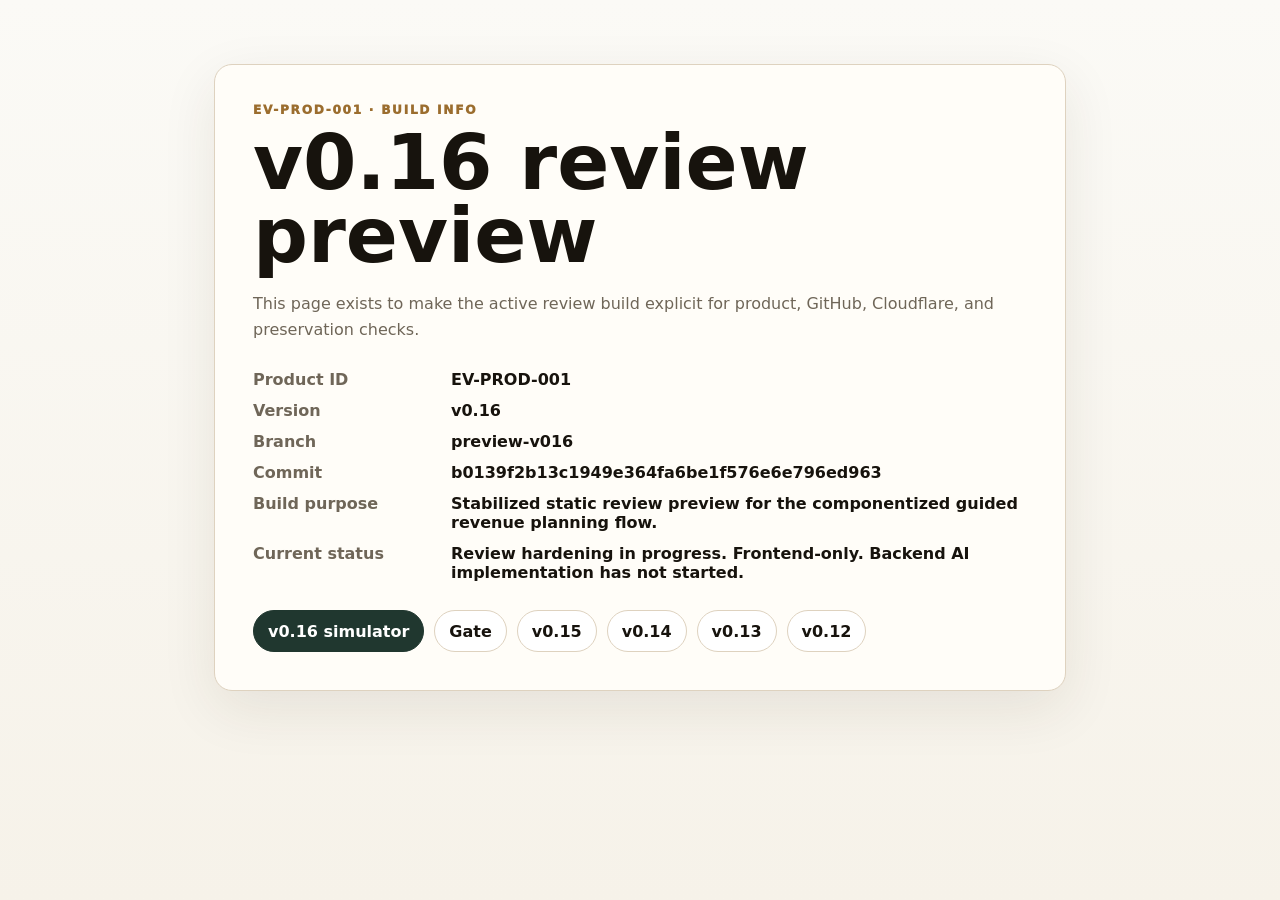
==== public/build-info.html @ 13e516fb "Add v0.16 build info page" ====
<!doctype html>
<html lang="en">
<head>
  <meta charset="utf-8" />
  <meta name="viewport" content="width=device-width, initial-scale=1" />
  <title>EV-PROD-001 · v0.16 Build Info</title>
  <meta name="description" content="Build information for the EV-PROD-001 v0.16 review preview." />
  <style>
    :root { --bg:#f6f2e9; --paper:#fffdf8; --ink:#17130d; --muted:#6f6658; --line:#ded2bf; --deep:#20372f; --gold:#9b6d2e; }
    * { box-sizing: border-box; }
    body { margin:0; background:linear-gradient(180deg,#fbfaf6,var(--bg)); color:var(--ink); font-family:Inter,ui-sans-serif,system-ui,-apple-system,BlinkMacSystemFont,"Segoe UI",sans-serif; min-height:100vh; }
    main { width:min(980px,100%); margin:0 auto; padding:clamp(24px,5vw,64px); }
    .panel { background:var(--paper); border:1px solid var(--line); border-radius:18px; box-shadow:0 18px 56px rgba(55,43,24,.09); padding:clamp(22px,4vw,38px); }
    .eyebrow { color:var(--gold); font-size:.76rem; font-weight:950; letter-spacing:.14em; text-transform:uppercase; }
    h1 { font-size:clamp(2.2rem,6vw,4.8rem); line-height:.95; letter-spacing:0; margin:10px 0 18px; }
    p { color:var(--muted); line-height:1.6; }
    dl { display:grid; grid-template-columns:180px 1fr; gap:12px 18px; margin:28px 0; }
    dt { color:var(--muted); font-weight:900; }
    dd { margin:0; font-weight:800; overflow-wrap:anywhere; }
    .routes { display:flex; flex-wrap:wrap; gap:10px; margin-top:22px; }
    a { color:inherit; }
    .button { border:1px solid var(--line); border-radius:999px; background:#fff; display:inline-flex; min-height:42px; align-items:center; justify-content:center; padding:10px 14px; text-decoration:none; font-weight:900; }
    .primary { background:var(--deep); border-color:var(--deep); color:#fff; }
    @media (max-width:700px) { dl { grid-template-columns:1fr; } }
  </style>
</head>
<body>
  <main>
    <section class="panel">
      <div class="eyebrow">EV-PROD-001 · Build Info</div>
      <h1>v0.16 review preview</h1>
      <p>This page exists to make the active review build explicit for product, GitHub, Cloudflare, and preservation checks.</p>
      <dl>
        <dt>Product ID</dt><dd>EV-PROD-001</dd>
        <dt>Version</dt><dd>v0.16</dd>
        <dt>Branch</dt><dd>preview-v016</dd>
        <dt>Commit</dt><dd>b0139f2b13c1949e364fa6be1f576e6e796ed963</dd>
        <dt>Build purpose</dt><dd>Stabilized static review preview for the componentized guided revenue planning flow.</dd>
        <dt>Current status</dt><dd>Review hardening in progress. Frontend-only. Backend AI implementation has not started.</dd>
      </dl>
      <div class="routes" aria-label="Route links">
        <a class="button primary" href="/simulator-v16.html">v0.16 simulator</a>
        <a class="button" href="/">Gate</a>
        <a class="button" href="/simulator-v15.html">v0.15</a>
        <a class="button" href="/simulator-v14.html">v0.14</a>
        <a class="button" href="/simulator-v13.html">v0.13</a>
        <a class="button" href="/simulator.html">v0.12</a>
      </div>
    </section>
  </main>
</body>
</html>
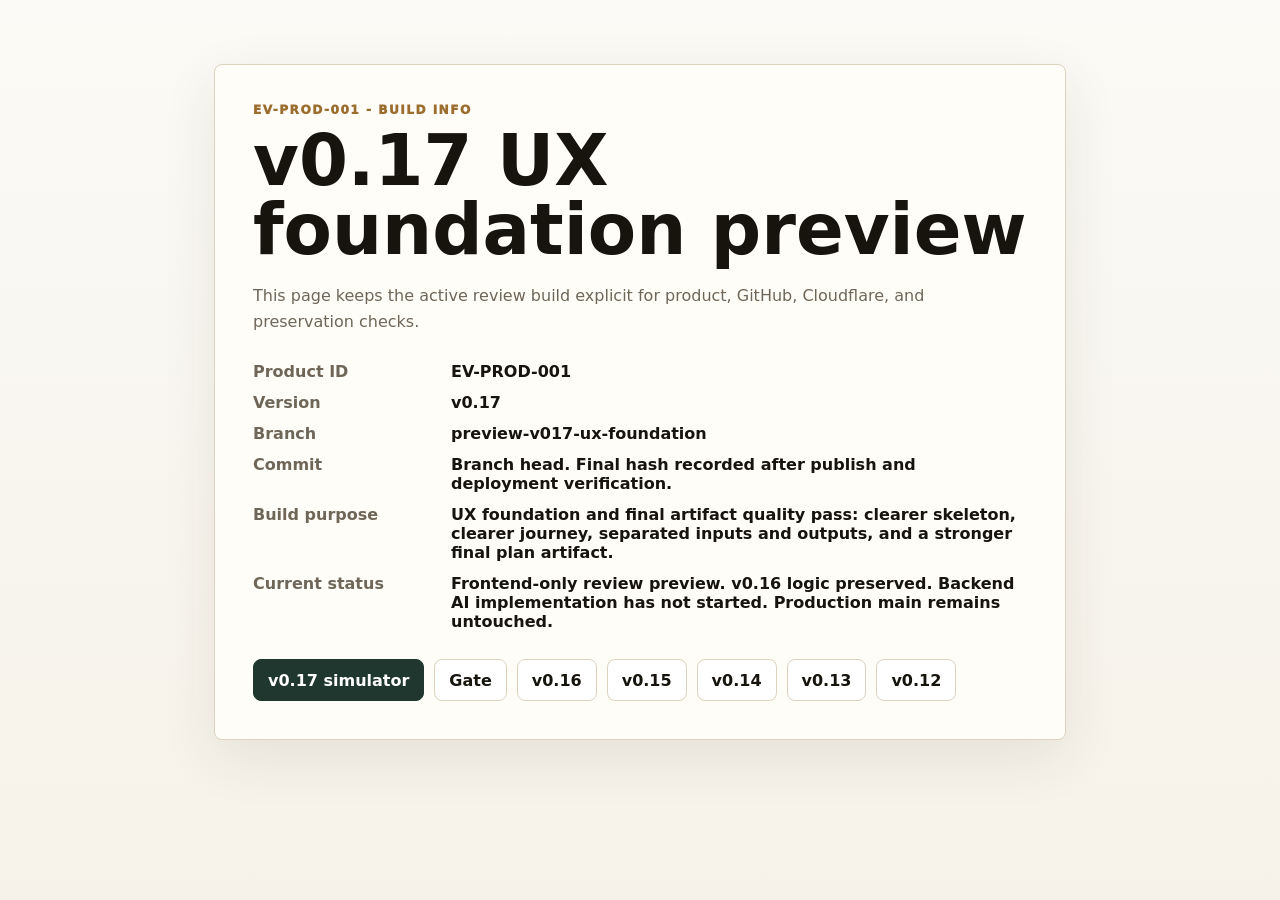
==== commit 73f1cdee: "Update build info for v0.17 UX foundation" ====
--- a/public/build-info.html
+++ b/public/build-info.html
@@ -3,23 +3,23 @@
 <head>
   <meta charset="utf-8" />
   <meta name="viewport" content="width=device-width, initial-scale=1" />
-  <title>EV-PROD-001 · v0.16 Build Info</title>
-  <meta name="description" content="Build information for the EV-PROD-001 v0.16 review preview." />
+  <title>EV-PROD-001 - v0.17 Build Info</title>
+  <meta name="description" content="Build information for the EV-PROD-001 v0.17 UX foundation preview." />
   <style>
     :root { --bg:#f6f2e9; --paper:#fffdf8; --ink:#17130d; --muted:#6f6658; --line:#ded2bf; --deep:#20372f; --gold:#9b6d2e; }
     * { box-sizing: border-box; }
     body { margin:0; background:linear-gradient(180deg,#fbfaf6,var(--bg)); color:var(--ink); font-family:Inter,ui-sans-serif,system-ui,-apple-system,BlinkMacSystemFont,"Segoe UI",sans-serif; min-height:100vh; }
     main { width:min(980px,100%); margin:0 auto; padding:clamp(24px,5vw,64px); }
-    .panel { background:var(--paper); border:1px solid var(--line); border-radius:18px; box-shadow:0 18px 56px rgba(55,43,24,.09); padding:clamp(22px,4vw,38px); }
-    .eyebrow { color:var(--gold); font-size:.76rem; font-weight:950; letter-spacing:.14em; text-transform:uppercase; }
-    h1 { font-size:clamp(2.2rem,6vw,4.8rem); line-height:.95; letter-spacing:0; margin:10px 0 18px; }
+    .panel { background:var(--paper); border:1px solid var(--line); border-radius:8px; box-shadow:0 18px 56px rgba(55,43,24,.09); padding:clamp(22px,4vw,38px); }
+    .eyebrow { color:var(--gold); font-size:.76rem; font-weight:950; letter-spacing:.12em; text-transform:uppercase; }
+    h1 { font-size:clamp(2.1rem,6vw,4.4rem); line-height:.98; letter-spacing:0; margin:10px 0 18px; }
     p { color:var(--muted); line-height:1.6; }
     dl { display:grid; grid-template-columns:180px 1fr; gap:12px 18px; margin:28px 0; }
     dt { color:var(--muted); font-weight:900; }
     dd { margin:0; font-weight:800; overflow-wrap:anywhere; }
     .routes { display:flex; flex-wrap:wrap; gap:10px; margin-top:22px; }
     a { color:inherit; }
-    .button { border:1px solid var(--line); border-radius:999px; background:#fff; display:inline-flex; min-height:42px; align-items:center; justify-content:center; padding:10px 14px; text-decoration:none; font-weight:900; }
+    .button { border:1px solid var(--line); border-radius:8px; background:#fff; display:inline-flex; min-height:42px; align-items:center; justify-content:center; padding:10px 14px; text-decoration:none; font-weight:900; }
     .primary { background:var(--deep); border-color:var(--deep); color:#fff; }
     @media (max-width:700px) { dl { grid-template-columns:1fr; } }
   </style>
@@ -27,20 +27,21 @@
 <body>
   <main>
     <section class="panel">
-      <div class="eyebrow">EV-PROD-001 · Build Info</div>
-      <h1>v0.16 review preview</h1>
-      <p>This page exists to make the active review build explicit for product, GitHub, Cloudflare, and preservation checks.</p>
+      <div class="eyebrow">EV-PROD-001 - Build Info</div>
+      <h1>v0.17 UX foundation preview</h1>
+      <p>This page keeps the active review build explicit for product, GitHub, Cloudflare, and preservation checks.</p>
       <dl>
         <dt>Product ID</dt><dd>EV-PROD-001</dd>
-        <dt>Version</dt><dd>v0.16</dd>
-        <dt>Branch</dt><dd>preview-v016</dd>
-        <dt>Commit</dt><dd>b0139f2b13c1949e364fa6be1f576e6e796ed963</dd>
-        <dt>Build purpose</dt><dd>Stabilized static review preview for the componentized guided revenue planning flow.</dd>
-        <dt>Current status</dt><dd>Review hardening in progress. Frontend-only. Backend AI implementation has not started.</dd>
+        <dt>Version</dt><dd>v0.17</dd>
+        <dt>Branch</dt><dd>preview-v017-ux-foundation</dd>
+        <dt>Commit</dt><dd>Branch head. Final hash recorded after publish and deployment verification.</dd>
+        <dt>Build purpose</dt><dd>UX foundation and final artifact quality pass: clearer skeleton, clearer journey, separated inputs and outputs, and a stronger final plan artifact.</dd>
+        <dt>Current status</dt><dd>Frontend-only review preview. v0.16 logic preserved. Backend AI implementation has not started. Production main remains untouched.</dd>
       </dl>
       <div class="routes" aria-label="Route links">
-        <a class="button primary" href="/simulator-v16.html">v0.16 simulator</a>
+        <a class="button primary" href="/simulator-v17.html">v0.17 simulator</a>
         <a class="button" href="/">Gate</a>
+        <a class="button" href="/simulator-v16.html">v0.16</a>
         <a class="button" href="/simulator-v15.html">v0.15</a>
         <a class="button" href="/simulator-v14.html">v0.14</a>
         <a class="button" href="/simulator-v13.html">v0.13</a>
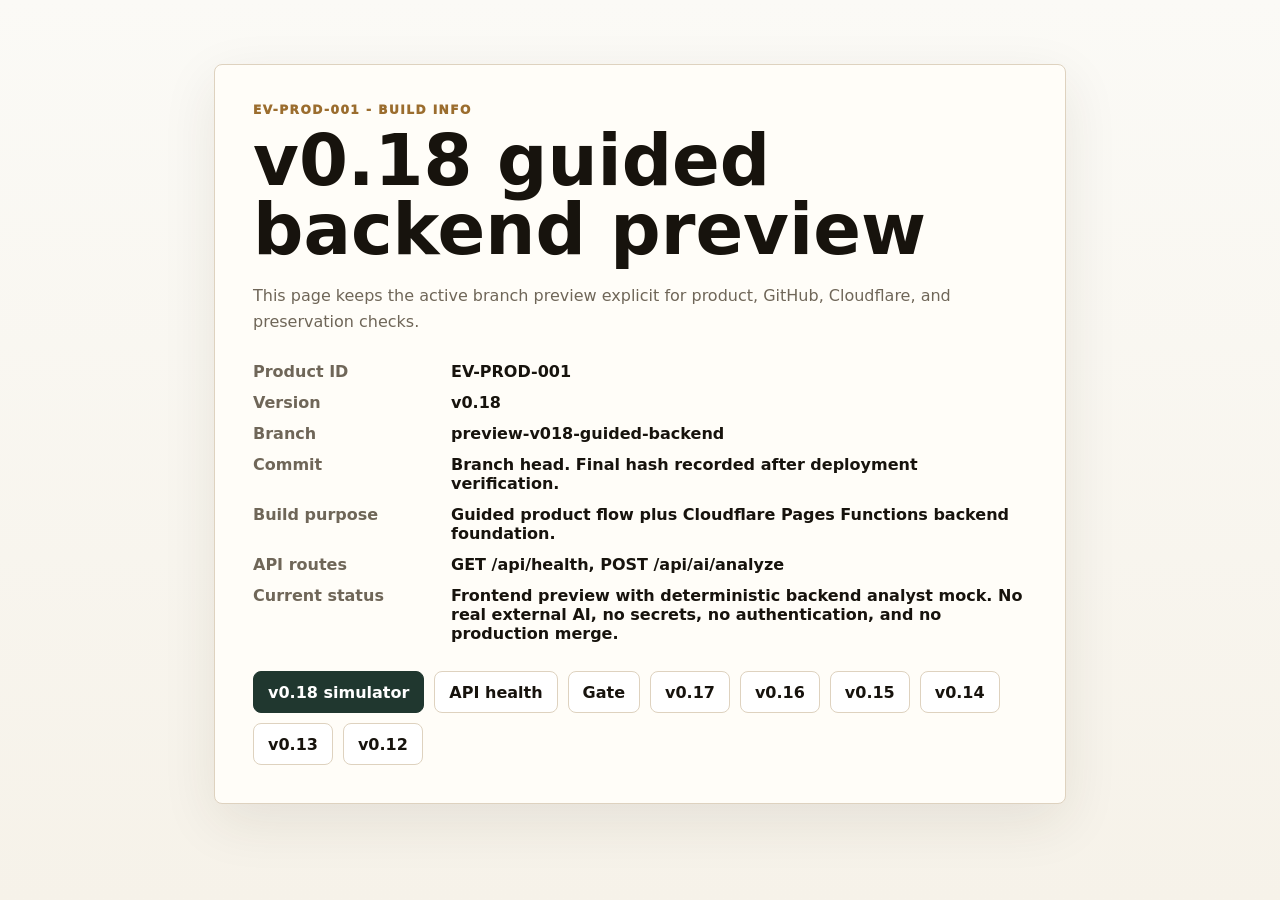
==== commit 9e4ef1c3: "Update build info for v0.18 guided backend preview" ====
--- a/public/build-info.html
+++ b/public/build-info.html
@@ -3,8 +3,8 @@
 <head>
   <meta charset="utf-8" />
   <meta name="viewport" content="width=device-width, initial-scale=1" />
-  <title>EV-PROD-001 - v0.17 Build Info</title>
-  <meta name="description" content="Build information for the EV-PROD-001 v0.17 UX foundation preview." />
+  <title>EV-PROD-001 - v0.18 Build Info</title>
+  <meta name="description" content="Build information for the EV-PROD-001 v0.18 guided backend preview." />
   <style>
     :root { --bg:#f6f2e9; --paper:#fffdf8; --ink:#17130d; --muted:#6f6658; --line:#ded2bf; --deep:#20372f; --gold:#9b6d2e; }
     * { box-sizing: border-box; }
@@ -28,19 +28,22 @@
   <main>
     <section class="panel">
       <div class="eyebrow">EV-PROD-001 - Build Info</div>
-      <h1>v0.17 UX foundation preview</h1>
-      <p>This page keeps the active review build explicit for product, GitHub, Cloudflare, and preservation checks.</p>
+      <h1>v0.18 guided backend preview</h1>
+      <p>This page keeps the active branch preview explicit for product, GitHub, Cloudflare, and preservation checks.</p>
       <dl>
         <dt>Product ID</dt><dd>EV-PROD-001</dd>
-        <dt>Version</dt><dd>v0.17</dd>
-        <dt>Branch</dt><dd>preview-v017-ux-foundation</dd>
-        <dt>Commit</dt><dd>Branch head. Final hash recorded after publish and deployment verification.</dd>
-        <dt>Build purpose</dt><dd>UX foundation and final artifact quality pass: clearer skeleton, clearer journey, separated inputs and outputs, and a stronger final plan artifact.</dd>
-        <dt>Current status</dt><dd>Frontend-only review preview. v0.16 logic preserved. Backend AI implementation has not started. Production main remains untouched.</dd>
+        <dt>Version</dt><dd>v0.18</dd>
+        <dt>Branch</dt><dd>preview-v018-guided-backend</dd>
+        <dt>Commit</dt><dd>Branch head. Final hash recorded after deployment verification.</dd>
+        <dt>Build purpose</dt><dd>Guided product flow plus Cloudflare Pages Functions backend foundation.</dd>
+        <dt>API routes</dt><dd>GET /api/health, POST /api/ai/analyze</dd>
+        <dt>Current status</dt><dd>Frontend preview with deterministic backend analyst mock. No real external AI, no secrets, no authentication, and no production merge.</dd>
       </dl>
       <div class="routes" aria-label="Route links">
-        <a class="button primary" href="/simulator-v17.html">v0.17 simulator</a>
+        <a class="button primary" href="/simulator-v18.html">v0.18 simulator</a>
+        <a class="button" href="/api/health">API health</a>
         <a class="button" href="/">Gate</a>
+        <a class="button" href="/simulator-v17.html">v0.17</a>
         <a class="button" href="/simulator-v16.html">v0.16</a>
         <a class="button" href="/simulator-v15.html">v0.15</a>
         <a class="button" href="/simulator-v14.html">v0.14</a>
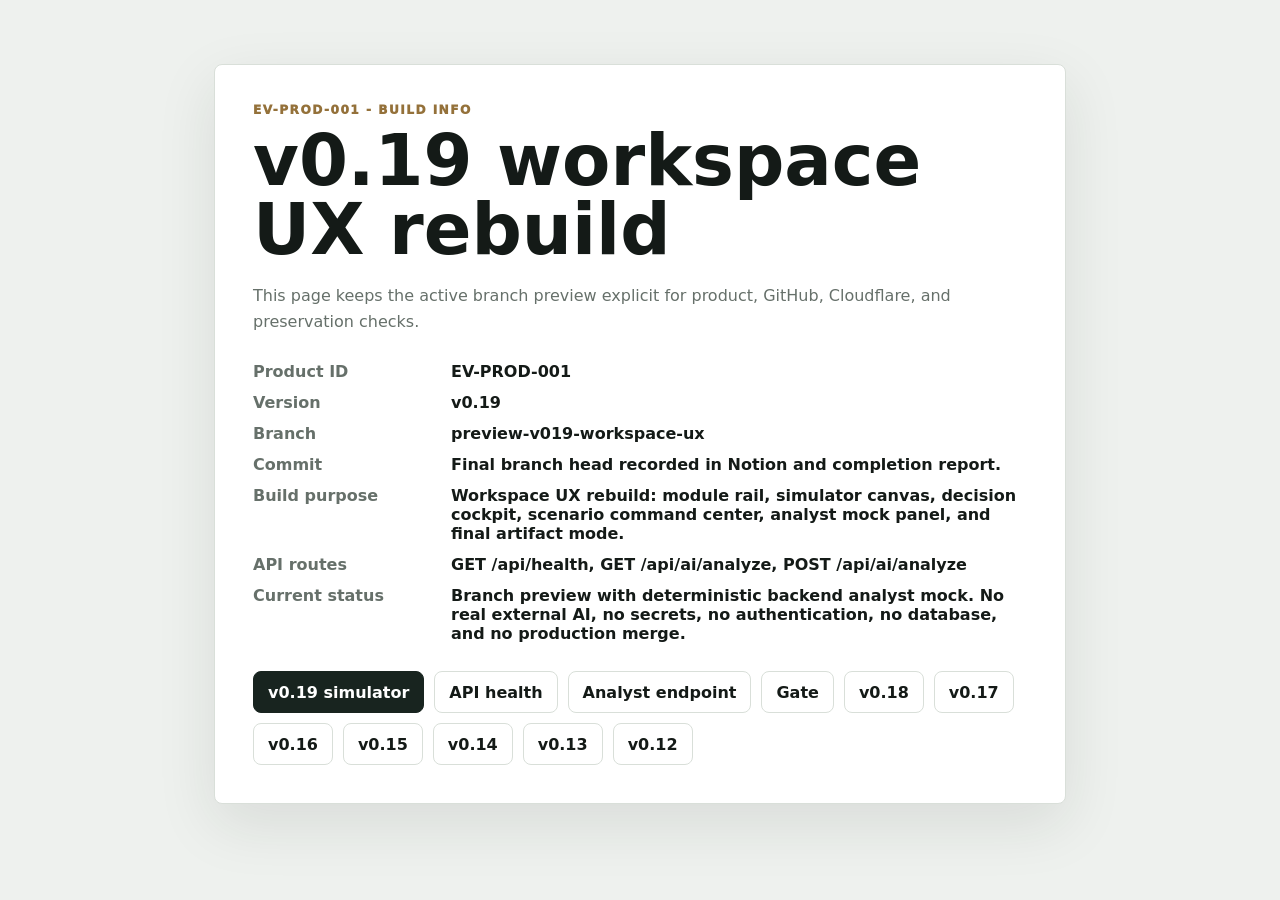
==== commit 85aa50b6: "Update build info for v0.19 workspace preview" ====
--- a/public/build-info.html
+++ b/public/build-info.html
@@ -3,14 +3,14 @@
 <head>
   <meta charset="utf-8" />
   <meta name="viewport" content="width=device-width, initial-scale=1" />
-  <title>EV-PROD-001 - v0.18 Build Info</title>
-  <meta name="description" content="Build information for the EV-PROD-001 v0.18 guided backend preview." />
+  <title>EV-PROD-001 - v0.19 Build Info</title>
+  <meta name="description" content="Build information for the EV-PROD-001 v0.19 workspace UX preview." />
   <style>
-    :root { --bg:#f6f2e9; --paper:#fffdf8; --ink:#17130d; --muted:#6f6658; --line:#ded2bf; --deep:#20372f; --gold:#9b6d2e; }
+    :root { --bg:#eef1ee; --paper:#fff; --ink:#141a17; --muted:#66706a; --line:#d9dfd9; --deep:#18241f; --gold:#94713a; }
     * { box-sizing: border-box; }
-    body { margin:0; background:linear-gradient(180deg,#fbfaf6,var(--bg)); color:var(--ink); font-family:Inter,ui-sans-serif,system-ui,-apple-system,BlinkMacSystemFont,"Segoe UI",sans-serif; min-height:100vh; }
+    body { margin:0; background:var(--bg); color:var(--ink); font-family:Inter,ui-sans-serif,system-ui,-apple-system,BlinkMacSystemFont,"Segoe UI",sans-serif; min-height:100vh; }
     main { width:min(980px,100%); margin:0 auto; padding:clamp(24px,5vw,64px); }
-    .panel { background:var(--paper); border:1px solid var(--line); border-radius:8px; box-shadow:0 18px 56px rgba(55,43,24,.09); padding:clamp(22px,4vw,38px); }
+    .panel { background:var(--paper); border:1px solid var(--line); border-radius:8px; box-shadow:0 20px 60px rgba(25,36,31,.1); padding:clamp(22px,4vw,38px); }
     .eyebrow { color:var(--gold); font-size:.76rem; font-weight:950; letter-spacing:.12em; text-transform:uppercase; }
     h1 { font-size:clamp(2.1rem,6vw,4.4rem); line-height:.98; letter-spacing:0; margin:10px 0 18px; }
     p { color:var(--muted); line-height:1.6; }
@@ -28,21 +28,23 @@
   <main>
     <section class="panel">
       <div class="eyebrow">EV-PROD-001 - Build Info</div>
-      <h1>v0.18 guided backend preview</h1>
+      <h1>v0.19 workspace UX rebuild</h1>
       <p>This page keeps the active branch preview explicit for product, GitHub, Cloudflare, and preservation checks.</p>
       <dl>
         <dt>Product ID</dt><dd>EV-PROD-001</dd>
-        <dt>Version</dt><dd>v0.18</dd>
-        <dt>Branch</dt><dd>preview-v018-guided-backend</dd>
-        <dt>Commit</dt><dd>Branch head. Final hash recorded after deployment verification.</dd>
-        <dt>Build purpose</dt><dd>Guided product flow plus Cloudflare Pages Functions backend foundation.</dd>
-        <dt>API routes</dt><dd>GET /api/health, POST /api/ai/analyze</dd>
-        <dt>Current status</dt><dd>Frontend preview with deterministic backend analyst mock. No real external AI, no secrets, no authentication, and no production merge.</dd>
+        <dt>Version</dt><dd>v0.19</dd>
+        <dt>Branch</dt><dd>preview-v019-workspace-ux</dd>
+        <dt>Commit</dt><dd>Final branch head recorded in Notion and completion report.</dd>
+        <dt>Build purpose</dt><dd>Workspace UX rebuild: module rail, simulator canvas, decision cockpit, scenario command center, analyst mock panel, and final artifact mode.</dd>
+        <dt>API routes</dt><dd>GET /api/health, GET /api/ai/analyze, POST /api/ai/analyze</dd>
+        <dt>Current status</dt><dd>Branch preview with deterministic backend analyst mock. No real external AI, no secrets, no authentication, no database, and no production merge.</dd>
       </dl>
       <div class="routes" aria-label="Route links">
-        <a class="button primary" href="/simulator-v18.html">v0.18 simulator</a>
+        <a class="button primary" href="/simulator-v19.html">v0.19 simulator</a>
         <a class="button" href="/api/health">API health</a>
+        <a class="button" href="/api/ai/analyze">Analyst endpoint</a>
         <a class="button" href="/">Gate</a>
+        <a class="button" href="/simulator-v18.html">v0.18</a>
         <a class="button" href="/simulator-v17.html">v0.17</a>
         <a class="button" href="/simulator-v16.html">v0.16</a>
         <a class="button" href="/simulator-v15.html">v0.15</a>
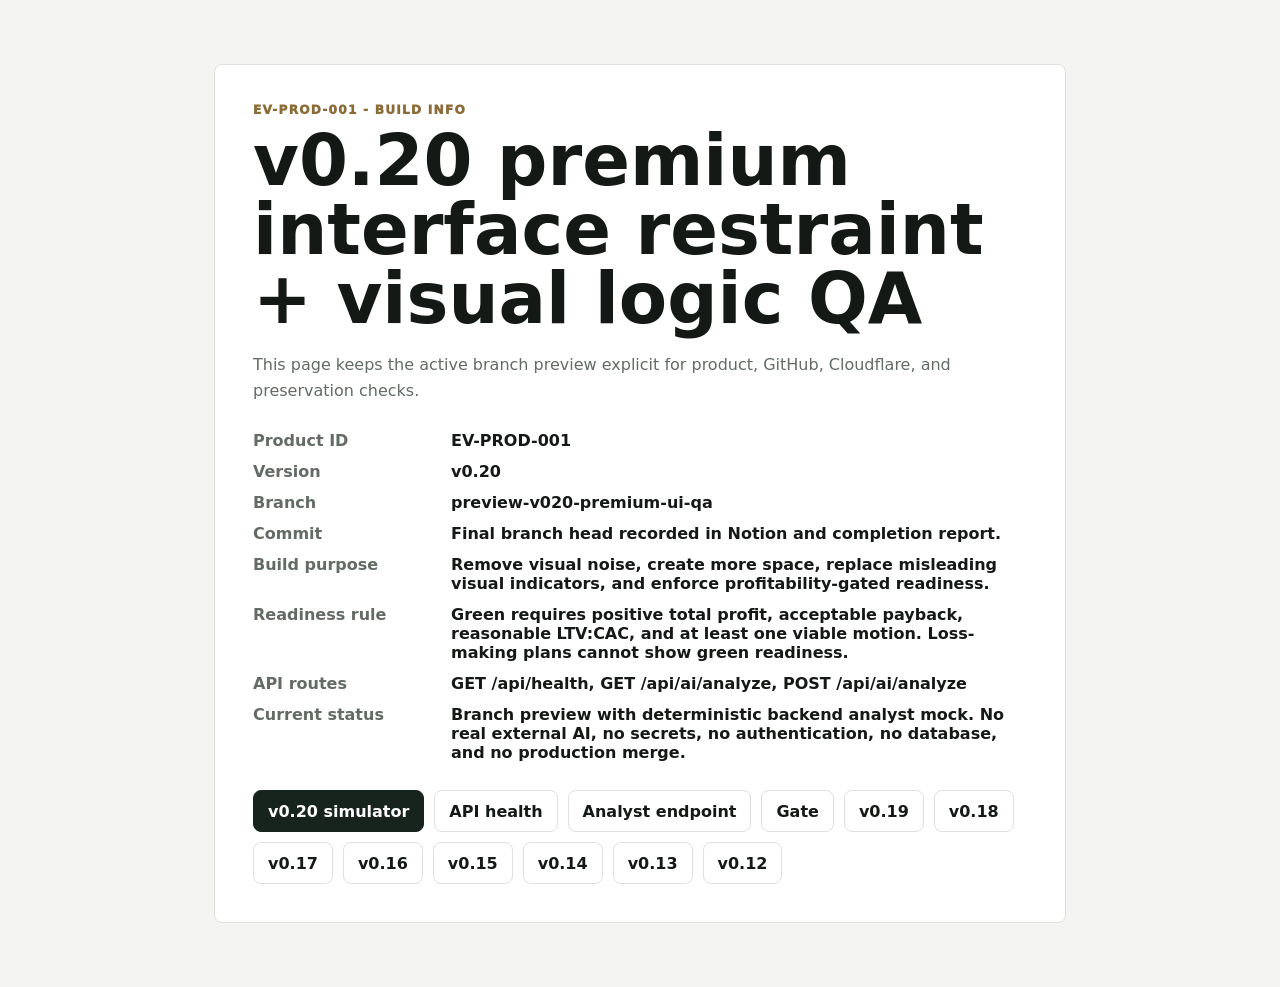
==== commit fc36a775: "Update build info for v0.20 QA preview" ====
--- a/public/build-info.html
+++ b/public/build-info.html
@@ -3,15 +3,15 @@
 <head>
   <meta charset="utf-8" />
   <meta name="viewport" content="width=device-width, initial-scale=1" />
-  <title>EV-PROD-001 - v0.19 Build Info</title>
-  <meta name="description" content="Build information for the EV-PROD-001 v0.19 workspace UX preview." />
+  <title>EV-PROD-001 - v0.20 Build Info</title>
+  <meta name="description" content="Build information for the EV-PROD-001 v0.20 premium interface and profitability readiness QA preview." />
   <style>
-    :root { --bg:#eef1ee; --paper:#fff; --ink:#141a17; --muted:#66706a; --line:#d9dfd9; --deep:#18241f; --gold:#94713a; }
+    :root { --bg:#f4f5f2; --paper:#fff; --ink:#151916; --muted:#626b64; --line:#dde2dc; --deep:#17231d; --gold:#8a6c38; }
     * { box-sizing: border-box; }
     body { margin:0; background:var(--bg); color:var(--ink); font-family:Inter,ui-sans-serif,system-ui,-apple-system,BlinkMacSystemFont,"Segoe UI",sans-serif; min-height:100vh; }
     main { width:min(980px,100%); margin:0 auto; padding:clamp(24px,5vw,64px); }
-    .panel { background:var(--paper); border:1px solid var(--line); border-radius:8px; box-shadow:0 20px 60px rgba(25,36,31,.1); padding:clamp(22px,4vw,38px); }
-    .eyebrow { color:var(--gold); font-size:.76rem; font-weight:950; letter-spacing:.12em; text-transform:uppercase; }
+    .panel { background:var(--paper); border:1px solid var(--line); border-radius:8px; padding:clamp(22px,4vw,38px); }
+    .eyebrow { color:var(--gold); font-size:.76rem; font-weight:950; letter-spacing:.1em; text-transform:uppercase; }
     h1 { font-size:clamp(2.1rem,6vw,4.4rem); line-height:.98; letter-spacing:0; margin:10px 0 18px; }
     p { color:var(--muted); line-height:1.6; }
     dl { display:grid; grid-template-columns:180px 1fr; gap:12px 18px; margin:28px 0; }
@@ -28,22 +28,24 @@
   <main>
     <section class="panel">
       <div class="eyebrow">EV-PROD-001 - Build Info</div>
-      <h1>v0.19 workspace UX rebuild</h1>
+      <h1>v0.20 premium interface restraint + visual logic QA</h1>
       <p>This page keeps the active branch preview explicit for product, GitHub, Cloudflare, and preservation checks.</p>
       <dl>
         <dt>Product ID</dt><dd>EV-PROD-001</dd>
-        <dt>Version</dt><dd>v0.19</dd>
-        <dt>Branch</dt><dd>preview-v019-workspace-ux</dd>
+        <dt>Version</dt><dd>v0.20</dd>
+        <dt>Branch</dt><dd>preview-v020-premium-ui-qa</dd>
         <dt>Commit</dt><dd>Final branch head recorded in Notion and completion report.</dd>
-        <dt>Build purpose</dt><dd>Workspace UX rebuild: module rail, simulator canvas, decision cockpit, scenario command center, analyst mock panel, and final artifact mode.</dd>
+        <dt>Build purpose</dt><dd>Remove visual noise, create more space, replace misleading visual indicators, and enforce profitability-gated readiness.</dd>
+        <dt>Readiness rule</dt><dd>Green requires positive total profit, acceptable payback, reasonable LTV:CAC, and at least one viable motion. Loss-making plans cannot show green readiness.</dd>
         <dt>API routes</dt><dd>GET /api/health, GET /api/ai/analyze, POST /api/ai/analyze</dd>
         <dt>Current status</dt><dd>Branch preview with deterministic backend analyst mock. No real external AI, no secrets, no authentication, no database, and no production merge.</dd>
       </dl>
       <div class="routes" aria-label="Route links">
-        <a class="button primary" href="/simulator-v19.html">v0.19 simulator</a>
+        <a class="button primary" href="/simulator-v20.html">v0.20 simulator</a>
         <a class="button" href="/api/health">API health</a>
         <a class="button" href="/api/ai/analyze">Analyst endpoint</a>
         <a class="button" href="/">Gate</a>
+        <a class="button" href="/simulator-v19.html">v0.19</a>
         <a class="button" href="/simulator-v18.html">v0.18</a>
         <a class="button" href="/simulator-v17.html">v0.17</a>
         <a class="button" href="/simulator-v16.html">v0.16</a>
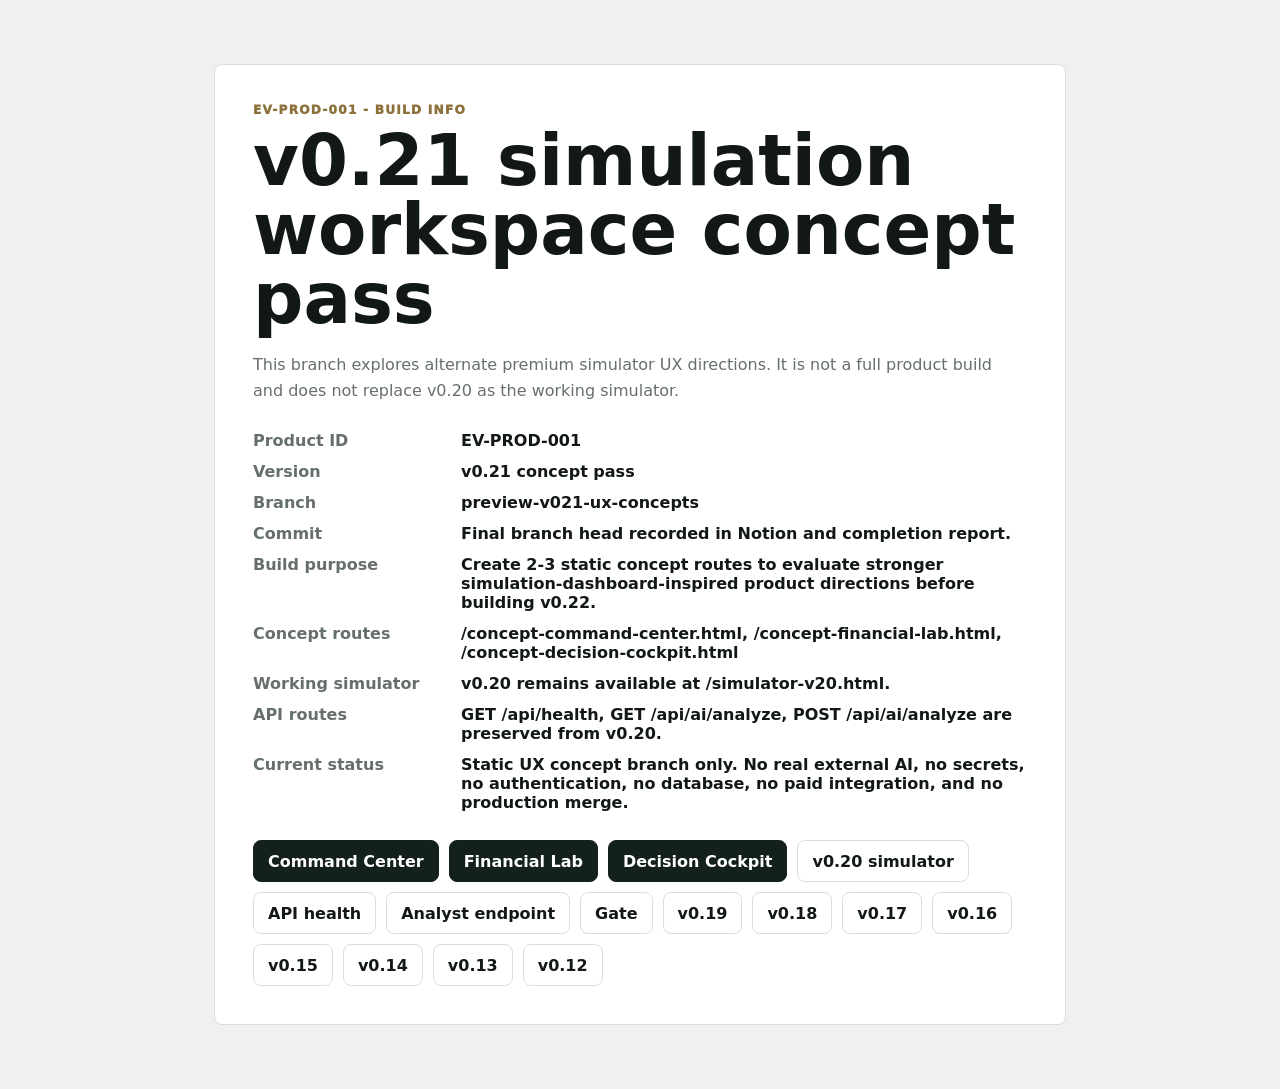
==== commit b633da68: "Update build info for v0.21 concept pass" ====
--- a/public/build-info.html
+++ b/public/build-info.html
@@ -3,24 +3,15 @@
 <head>
   <meta charset="utf-8" />
   <meta name="viewport" content="width=device-width, initial-scale=1" />
-  <title>EV-PROD-001 - v0.20 Build Info</title>
-  <meta name="description" content="Build information for the EV-PROD-001 v0.20 premium interface and profitability readiness QA preview." />
+  <title>EV-PROD-001 - v0.21 Build Info</title>
+  <meta name="description" content="Build information for the EV-PROD-001 v0.21 simulation workspace concept pass." />
   <style>
-    :root { --bg:#f4f5f2; --paper:#fff; --ink:#151916; --muted:#626b64; --line:#dde2dc; --deep:#17231d; --gold:#8a6c38; }
-    * { box-sizing: border-box; }
-    body { margin:0; background:var(--bg); color:var(--ink); font-family:Inter,ui-sans-serif,system-ui,-apple-system,BlinkMacSystemFont,"Segoe UI",sans-serif; min-height:100vh; }
-    main { width:min(980px,100%); margin:0 auto; padding:clamp(24px,5vw,64px); }
-    .panel { background:var(--paper); border:1px solid var(--line); border-radius:8px; padding:clamp(22px,4vw,38px); }
-    .eyebrow { color:var(--gold); font-size:.76rem; font-weight:950; letter-spacing:.1em; text-transform:uppercase; }
-    h1 { font-size:clamp(2.1rem,6vw,4.4rem); line-height:.98; letter-spacing:0; margin:10px 0 18px; }
-    p { color:var(--muted); line-height:1.6; }
-    dl { display:grid; grid-template-columns:180px 1fr; gap:12px 18px; margin:28px 0; }
-    dt { color:var(--muted); font-weight:900; }
-    dd { margin:0; font-weight:800; overflow-wrap:anywhere; }
-    .routes { display:flex; flex-wrap:wrap; gap:10px; margin-top:22px; }
-    a { color:inherit; }
-    .button { border:1px solid var(--line); border-radius:8px; background:#fff; display:inline-flex; min-height:42px; align-items:center; justify-content:center; padding:10px 14px; text-decoration:none; font-weight:900; }
-    .primary { background:var(--deep); border-color:var(--deep); color:#fff; }
+    :root { --bg:#eef1ee; --paper:#fff; --ink:#111815; --muted:#66706a; --line:#d9dfd8; --deep:#14211b; --gold:#8c713c; }
+    * { box-sizing: border-box; } body { margin:0; background:var(--bg); color:var(--ink); font-family:Inter,ui-sans-serif,system-ui,-apple-system,BlinkMacSystemFont,"Segoe UI",sans-serif; min-height:100vh; }
+    main { width:min(980px,100%); margin:0 auto; padding:clamp(24px,5vw,64px); } .panel { background:var(--paper); border:1px solid var(--line); border-radius:8px; padding:clamp(22px,4vw,38px); }
+    .eyebrow { color:var(--gold); font-size:.76rem; font-weight:950; letter-spacing:.1em; text-transform:uppercase; } h1 { font-size:clamp(2.1rem,6vw,4.4rem); line-height:.98; letter-spacing:0; margin:10px 0 18px; } p { color:var(--muted); line-height:1.6; }
+    dl { display:grid; grid-template-columns:190px 1fr; gap:12px 18px; margin:28px 0; } dt { color:var(--muted); font-weight:900; } dd { margin:0; font-weight:800; overflow-wrap:anywhere; }
+    .routes { display:flex; flex-wrap:wrap; gap:10px; margin-top:22px; } a { color:inherit; } .button { border:1px solid var(--line); border-radius:8px; background:#fff; display:inline-flex; min-height:42px; align-items:center; justify-content:center; padding:10px 14px; text-decoration:none; font-weight:900; } .primary { background:var(--deep); border-color:var(--deep); color:#fff; }
     @media (max-width:700px) { dl { grid-template-columns:1fr; } }
   </style>
 </head>
@@ -28,20 +19,24 @@
   <main>
     <section class="panel">
       <div class="eyebrow">EV-PROD-001 - Build Info</div>
-      <h1>v0.20 premium interface restraint + visual logic QA</h1>
-      <p>This page keeps the active branch preview explicit for product, GitHub, Cloudflare, and preservation checks.</p>
+      <h1>v0.21 simulation workspace concept pass</h1>
+      <p>This branch explores alternate premium simulator UX directions. It is not a full product build and does not replace v0.20 as the working simulator.</p>
       <dl>
         <dt>Product ID</dt><dd>EV-PROD-001</dd>
-        <dt>Version</dt><dd>v0.20</dd>
-        <dt>Branch</dt><dd>preview-v020-premium-ui-qa</dd>
+        <dt>Version</dt><dd>v0.21 concept pass</dd>
+        <dt>Branch</dt><dd>preview-v021-ux-concepts</dd>
         <dt>Commit</dt><dd>Final branch head recorded in Notion and completion report.</dd>
-        <dt>Build purpose</dt><dd>Remove visual noise, create more space, replace misleading visual indicators, and enforce profitability-gated readiness.</dd>
-        <dt>Readiness rule</dt><dd>Green requires positive total profit, acceptable payback, reasonable LTV:CAC, and at least one viable motion. Loss-making plans cannot show green readiness.</dd>
-        <dt>API routes</dt><dd>GET /api/health, GET /api/ai/analyze, POST /api/ai/analyze</dd>
-        <dt>Current status</dt><dd>Branch preview with deterministic backend analyst mock. No real external AI, no secrets, no authentication, no database, and no production merge.</dd>
+        <dt>Build purpose</dt><dd>Create 2-3 static concept routes to evaluate stronger simulation-dashboard-inspired product directions before building v0.22.</dd>
+        <dt>Concept routes</dt><dd>/concept-command-center.html, /concept-financial-lab.html, /concept-decision-cockpit.html</dd>
+        <dt>Working simulator</dt><dd>v0.20 remains available at /simulator-v20.html.</dd>
+        <dt>API routes</dt><dd>GET /api/health, GET /api/ai/analyze, POST /api/ai/analyze are preserved from v0.20.</dd>
+        <dt>Current status</dt><dd>Static UX concept branch only. No real external AI, no secrets, no authentication, no database, no paid integration, and no production merge.</dd>
       </dl>
       <div class="routes" aria-label="Route links">
-        <a class="button primary" href="/simulator-v20.html">v0.20 simulator</a>
+        <a class="button primary" href="/concept-command-center.html">Command Center</a>
+        <a class="button primary" href="/concept-financial-lab.html">Financial Lab</a>
+        <a class="button primary" href="/concept-decision-cockpit.html">Decision Cockpit</a>
+        <a class="button" href="/simulator-v20.html">v0.20 simulator</a>
         <a class="button" href="/api/health">API health</a>
         <a class="button" href="/api/ai/analyze">Analyst endpoint</a>
         <a class="button" href="/">Gate</a>
